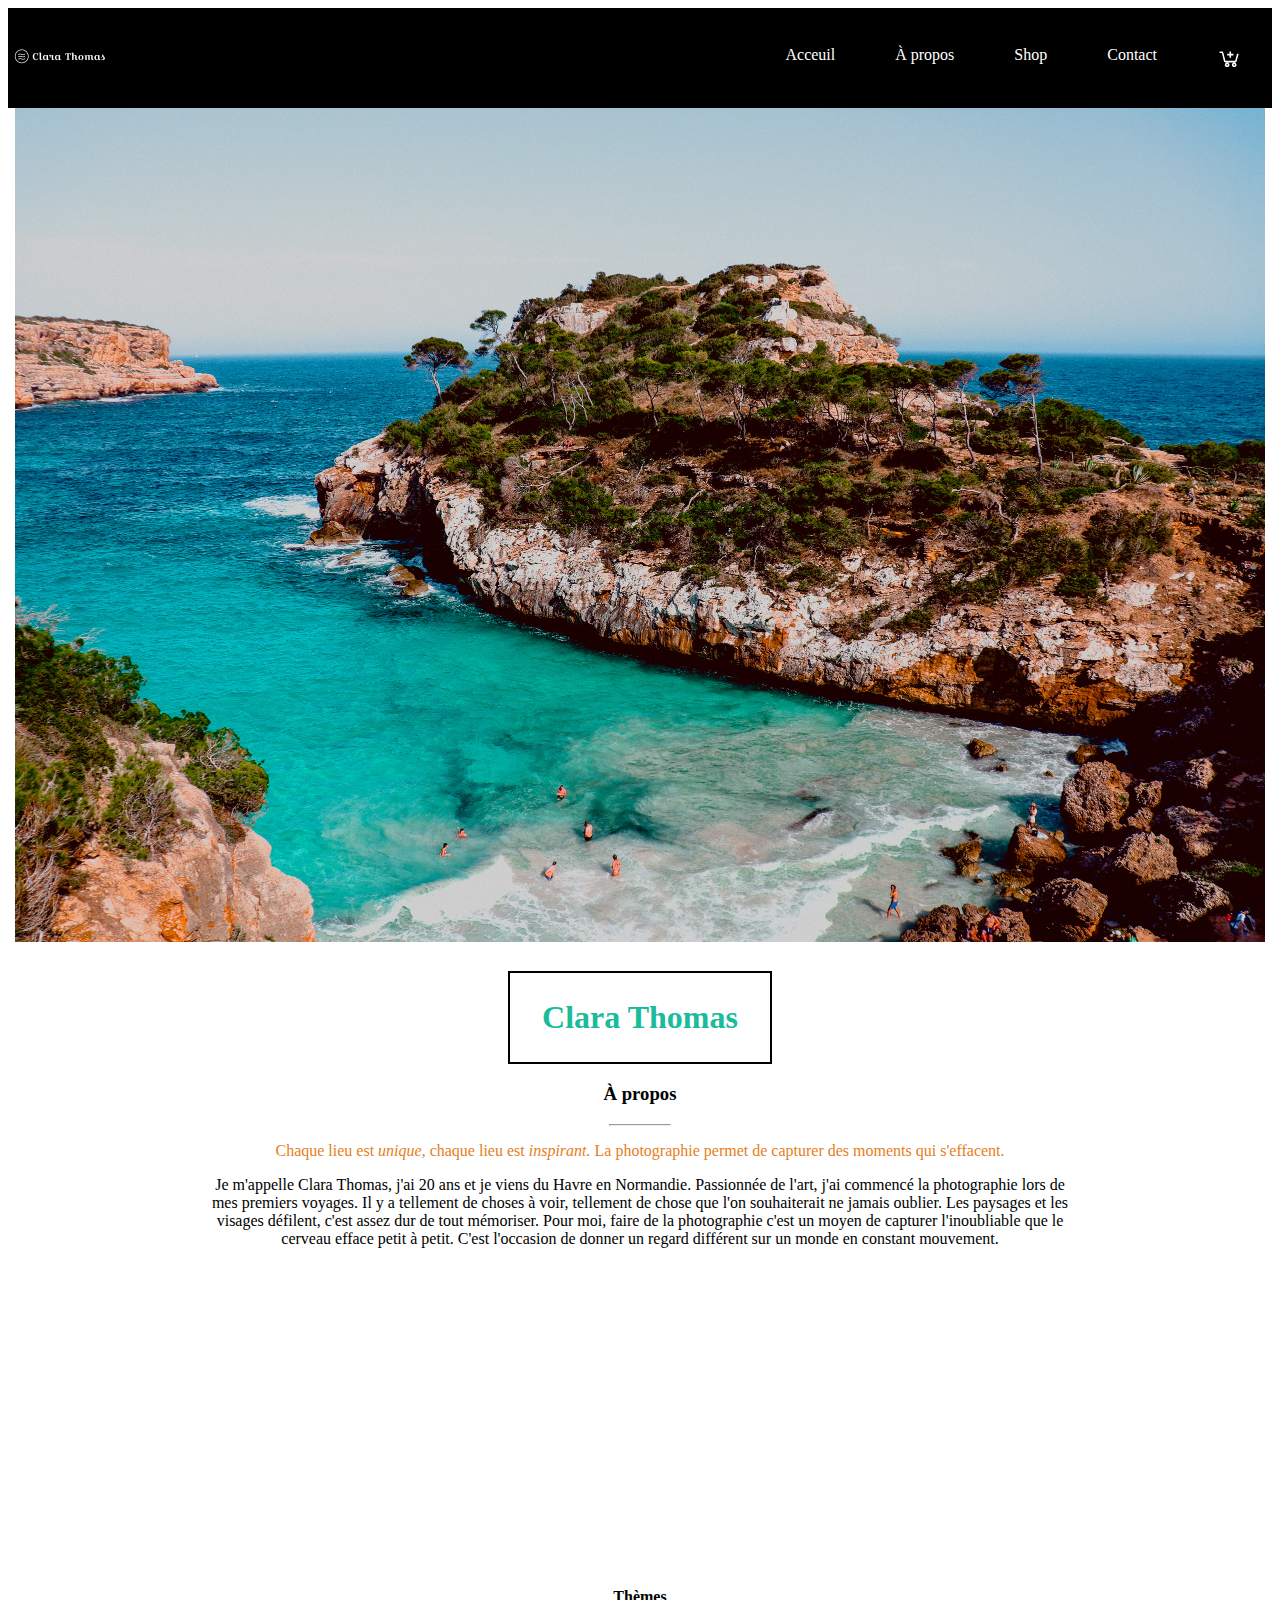
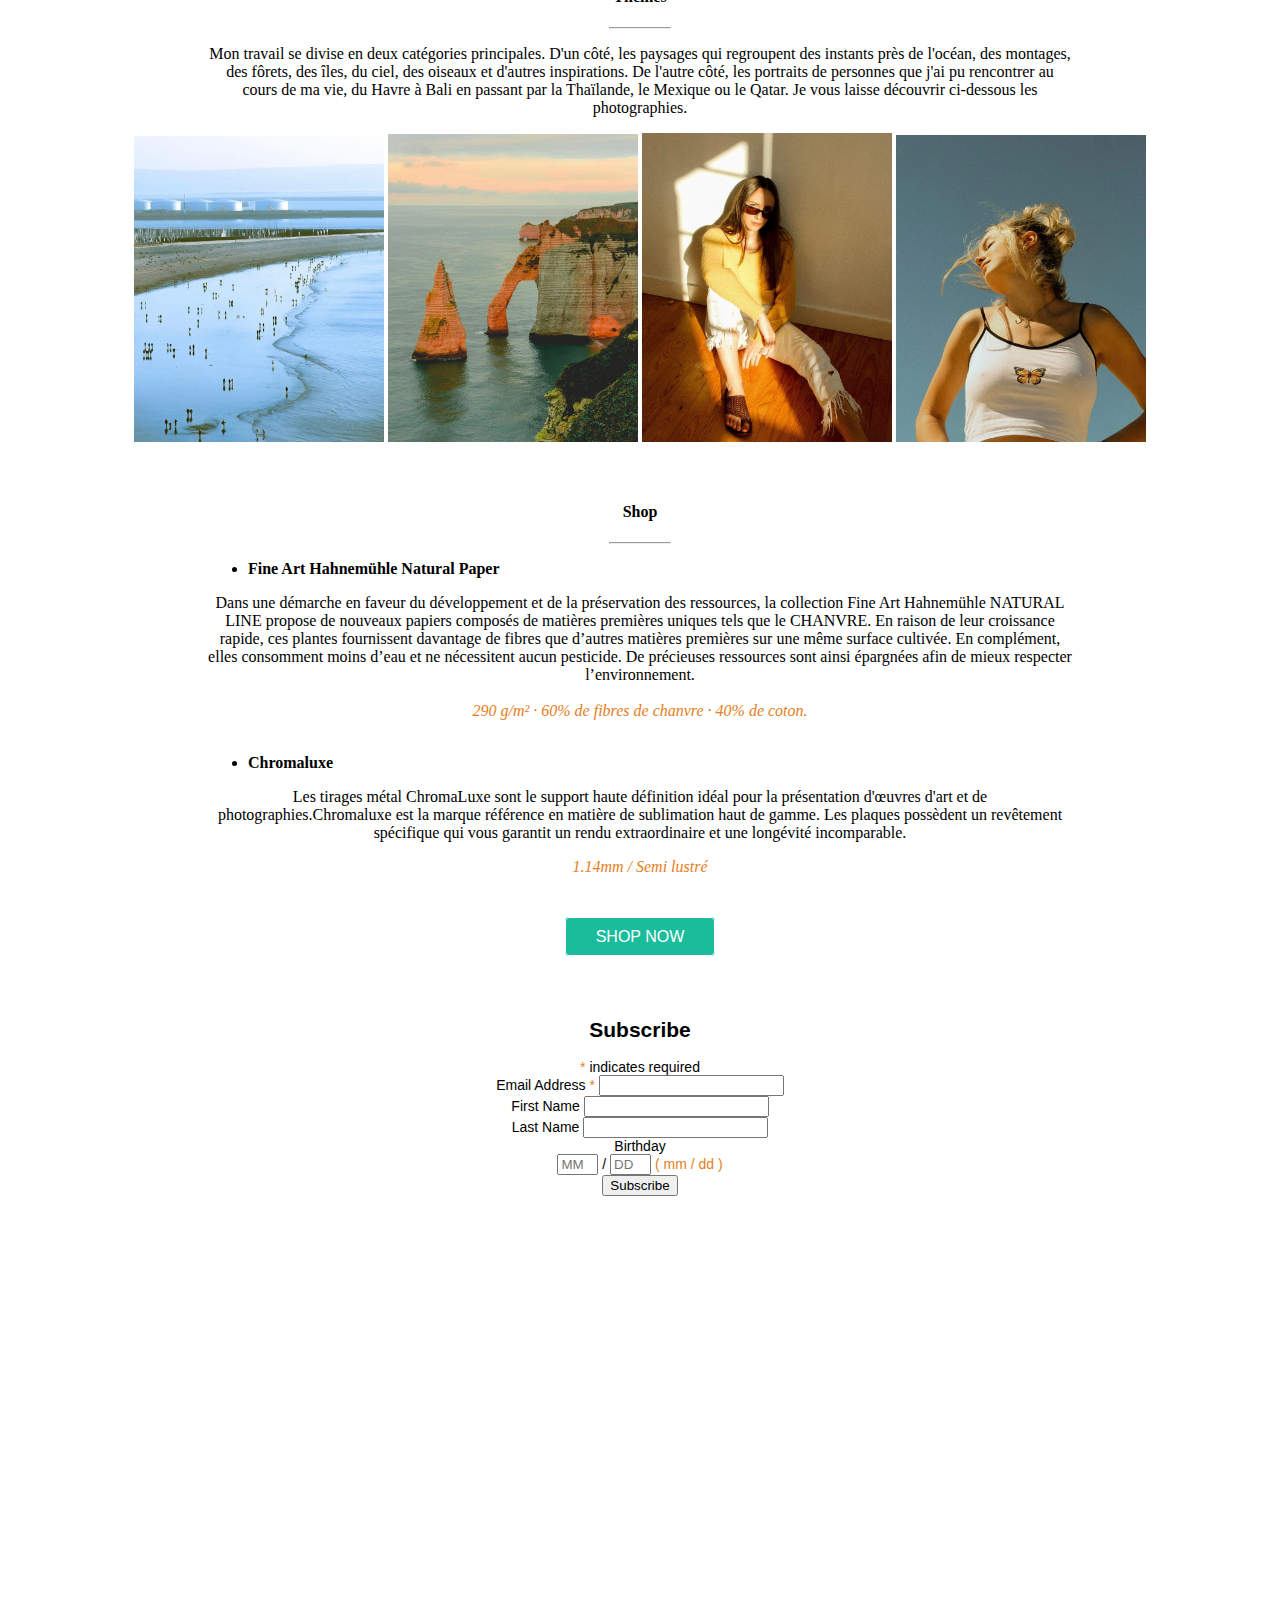
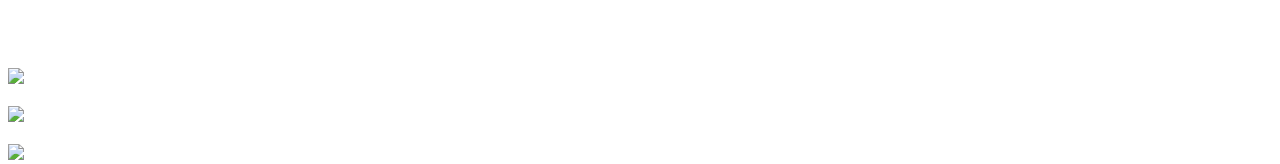
==== index.html @ a7727283 "Add files via upload" ====
<!DOCTYPE html>
<html>
<head>
 	<meta charset="utf-8">
	<title>Clara Thomas</title>

	<link rel="stylesheet" type="text/css" href="style.css">
</head>
<body>

<div class="navbar">
	<img class = logo src="images/LogoSimple.png" class="LogoBlanc" x="3px" y="0px"
width="100" height="100">
<div class="menu">
	 <div class="item">Acceuil</div>
	 <div class="item">À propos</div>
	 <div class="item">Shop</div>
	 <div class="item">Contact</div>
	 <div class="item"><svg xmlns="http://www.w3.org/2000/svg" x="0px" y="0px"
width="25" height="25"
viewBox="0 0 172 172"
style=" fill:#000000;"><g fill="none" fill-rule="nonzero" stroke="none" stroke-width="1" stroke-linecap="butt" stroke-linejoin="miter" stroke-miterlimit="10" stroke-dasharray="" stroke-dashoffset="0" font-family="none" font-weight="none" font-size="none" text-anchor="none" style="mix-blend-mode: normal"><path d="M0,172v-172h172v172z" fill="none"></path><g fill="#ffffff"><path d="M21.5,37.625c-2.96045,0 -5.375,2.41455 -5.375,5.375c0,2.96045 2.41455,5.375 5.375,5.375h11.92578l14.10938,56.4375c1.19678,4.78711 5.47998,8.0625 10.41406,8.0625h67.01953c4.8501,0 8.96533,-3.2124 10.24609,-7.89453l13.94141,-51.23047h-11.25391l-12.93359,48.375h-67.01953l-14.10937,-56.4375c-1.19678,-4.78711 -5.47998,-8.0625 -10.41406,-8.0625zM118.25,112.875c-8.83935,0 -16.125,7.28565 -16.125,16.125c0,8.83935 7.28565,16.125 16.125,16.125c8.83935,0 16.125,-7.28565 16.125,-16.125c0,-8.83935 -7.28565,-16.125 -16.125,-16.125zM69.875,112.875c-8.83935,0 -16.125,7.28565 -16.125,16.125c0,8.83935 7.28565,16.125 16.125,16.125c8.83935,0 16.125,-7.28565 16.125,-16.125c0,-8.83935 -7.28565,-16.125 -16.125,-16.125zM86,37.625v16.125h-16.125v10.75h16.125v16.125h10.75v-16.125h16.125v-10.75h-16.125v-16.125zM69.875,123.625c3.02344,0 5.375,2.35156 5.375,5.375c0,3.02344 -2.35156,5.375 -5.375,5.375c-3.02344,0 -5.375,-2.35156 -5.375,-5.375c0,-3.02344 2.35156,-5.375 5.375,-5.375zM118.25,123.625c3.02344,0 5.375,2.35156 5.375,5.375c0,3.02344 -2.35156,5.375 -5.375,5.375c-3.02344,0 -5.375,-2.35156 -5.375,-5.375c0,-3.02344 2.35156,-5.375 5.375,-5.375z"></path></g></g></svg></div>
</div>
</div>

</div>
<img src="images/Mallorca.jpg" width="1250">

	<div class = "frame">
	<h1>Clara Thomas</h1></div>




<h3>À propos</h3>

<HR ALIGN=CENTER WIDTH="60">

<span><P>Chaque lieu est <i>unique</i>, chaque lieu est <i>inspirant.</i> La photographie permet de capturer des moments qui s'effacent.</P></span>


<p>Je m'appelle Clara Thomas, j'ai 20 ans et je viens du Havre en Normandie. Passionnée de l'art, j'ai commencé la photographie lors de mes premiers voyages. Il y a tellement de choses à voir, tellement de chose que l'on souhaiterait ne jamais oublier. Les paysages et les visages défilent, c'est assez dur de tout mémoriser. Pour moi, faire de la photographie c'est un moyen de capturer l'inoubliable que le cerveau efface petit à petit. C'est l'occasion de donner un regard différent sur un monde en constant mouvement. </p>

<iframe width="569" height="263" src="https://www.youtube.com/embed/GNMmajmu-QU" title="YouTube video player" frameborder="0" allow="accelerometer; autoplay; clipboard-write; encrypted-media; gyroscope; picture-in-picture" allowfullscreen></iframe>

<br><br><br>

<h4>Thèmes</h4>

<HR ALIGN=CENTER WIDTH="60">

	<p> Mon travail se divise en deux catégories principales. D'un côté, les paysages qui regroupent des instants près de l'océan, des montages, des fôrets, des îles, du ciel, des oiseaux et d'autres inspirations. De l'autre côté, les portraits de personnes que j'ai pu rencontrer au cours de ma vie, du Havre à Bali en passant par la Thaïlande, le Mexique ou le Qatar. Je vous laisse découvrir ci-dessous les photographies.</p>


<img src="images/Paysage.jpg" width="250">

<img src="images/Paysage 2.jpg" width="250">

<img src="images/Portrait.jpg" width="250">

<img src="images/Portrait2.jpg" width="250">

<br>

<br>

<br>

<h4>Shop</h4>

<HR ALIGN=CENTER WIDTH="60">

	<ul>
		<li><b>Fine Art Hahnemühle Natural Paper </b></li>
	</ul> 

	<p>Dans une démarche en faveur du développement  et de la préservation des ressources, la collection Fine Art Hahnemühle NATURAL LINE propose de nouveaux papiers composés de matières premières uniques tels que le CHANVRE. En raison de leur croissance rapide, ces plantes fournissent davantage de fibres que d’autres matières premières sur une même surface cultivée. En complément, elles consomment moins d’eau et ne nécessitent aucun pesticide. De précieuses ressources sont ainsi épargnées afin de mieux respecter l’environnement.

	<br><br>

<span><i>290 g/m² · 60% de fibres de chanvre · 40% de coton. </i></span>

<br><br> 
<ul>
		<li><b>Chromaluxe</b></li>
	</ul> 

	<P>Les tirages métal ChromaLuxe sont le support haute définition idéal pour la présentation d'œuvres d'art et de photographies.Chromaluxe est la marque référence en matière de sublimation haut de gamme. Les plaques possèdent un revêtement spécifique qui vous garantit un rendu extraordinaire et une longévité incomparable.</P>


<span><I>1.14mm / Semi lustré</p></I></span>

<br>

<br>

<a target="_blank" class= "Bouton" href="https://www.instagram.com/clarathmas/?hl=fr">Shop now</a>
<br><br><br><br>







<!-- Begin Mailchimp Signup Form -->
<link href="https://cdn-images.mailchimp.com/embedcode/classic-10_7.css" rel="stylesheet" type="text/css">
<style type="text/css">
	#mc_embed_signup{background:#fff; clear:left; font:14px Helvetica,Arial,sans-serif; }
	/* Add your own Mailchimp form style overrides in your site stylesheet or in this style block.
	   We recommend moving this block and the preceding CSS link to the HEAD of your HTML file. */
</style>
<div id="mc_embed_signup">
<form action="https://efap.us6.list-manage.com/subscribe/post?u=6cb606220150a2601fb3f778c&amp;id=e06d36be71" method="post" id="mc-embedded-subscribe-form" name="mc-embedded-subscribe-form" class="validate" target="_blank" novalidate>
    <div id="mc_embed_signup_scroll">
	<h2>Subscribe</h2>
<div class="indicates-required"><span class="asterisk">*</span> indicates required</div>
<div class="mc-field-group">
	<label for="mce-EMAIL">Email Address  <span class="asterisk">*</span>
</label>
	<input type="email" value="" name="EMAIL" class="required email" id="mce-EMAIL">
</div>
<div class="mc-field-group">
	<label for="mce-FNAME">First Name </label>
	<input type="text" value="" name="FNAME" class="" id="mce-FNAME">
</div>
<div class="mc-field-group">
	<label for="mce-LNAME">Last Name </label>
	<input type="text" value="" name="LNAME" class="" id="mce-LNAME">
</div>
<div class="mc-field-group size1of2">
	<label for="mce-BIRTHDAY-month">Birthday </label>
	<div class="datefield">
		<span class="subfield monthfield"><input class="birthday " type="text" pattern="[0-9]*" value="" placeholder="MM" size="2" maxlength="2" name="BIRTHDAY[month]" id="mce-BIRTHDAY-month"></span> / 
		<span class="subfield dayfield"><input class="birthday " type="text" pattern="[0-9]*" value="" placeholder="DD" size="2" maxlength="2" name="BIRTHDAY[day]" id="mce-BIRTHDAY-day"></span> 
		<span class="small-meta nowrap">( mm / dd )</span>
	</div>
</div>	<div id="mce-responses" class="clear">
		<div class="response" id="mce-error-response" style="display:none"></div>
		<div class="response" id="mce-success-response" style="display:none"></div>
	</div>    <!-- real people should not fill this in and expect good things - do not remove this or risk form bot signups-->
    <div style="position: absolute; left: -5000px;" aria-hidden="true"><input type="text" name="b_6cb606220150a2601fb3f778c_e06d36be71" tabindex="-1" value=""></div>
    <div class="clear"><input type="submit" value="Subscribe" name="subscribe" id="mc-embedded-subscribe" class="button"></div>
    </div>
</form>
</div>
<script type='text/javascript' src='//s3.amazonaws.com/downloads.mailchimp.com/js/mc-validate.js'></script><script type='text/javascript'>(function($) {window.fnames = new Array(); window.ftypes = new Array();fnames[0]='EMAIL';ftypes[0]='email';fnames[1]='FNAME';ftypes[1]='text';fnames[2]='LNAME';ftypes[2]='text';fnames[3]='ADDRESS';ftypes[3]='address';fnames[4]='PHONE';ftypes[4]='phone';fnames[5]='BIRTHDAY';ftypes[5]='birthday';}(jQuery));var $mcj = jQuery.noConflict(true);</script>
<!--End mc_embed_signup-->

<iframe src="https://www.google.com/maps/embed?pb=!1m18!1m12!1m3!1d2828.5955909115523!2d-0.5737849844630032!3d44.850168579098444!2m3!1f0!2f0!3f0!3m2!1i1024!2i768!4f13.1!3m3!1m2!1s0xd5527c83c300001%3A0x755af41fb0edfe48!2sEFAP%20Bordeaux%20-%20%C3%89cole%20de%20Communication!5e0!3m2!1sfr!2sfr!4v1623241706662!5m2!1sfr!2sfr" width="600" height="450" style="border:0;" allowfullscreen="" loading="lazy"></iframe>


<br><br>

<main id="boxes">
	<div class="logo-instagram">
		<a target="_blank2" href="https://www.instagram.com/clarathmas/?hl=fr"><img src="https://image.flaticon.com/icons/png/512/87/87390.png" width="20"></a>&nbsp;&nbsp;
	</div>


<br>

	<div class="logo-twitter">
		<a target="_blank" href="https://twitter.com/ClaraThomas76"><img src="https://cdn.1min30.com/wp-content/uploads/2017/05/Symbole-Twitter.jpg" width="20"></a>&nbsp;&nbsp;
	</div>

<br>

	<div class="logo-facebook">
		<a target="_blank" href="https://www.facebook.com/clara.thomas.7/"><img src="https://image.flaticon.com/icons/png/512/81/81341.png" width="20"></a>&nbsp;&nbsp;
	</div>
</main>



</body>
</html>
---- style.css ----
h1 { color: #1abc9c; font-family: Times ; }
span { color: #e67e22; }
.span-bold {
	font-weight: bold;
	background: green 
}

.Bouton {
	font-family: 'Lato', sans-serif;
	font-weight: 100;
	text-decoration: none;
	text-transform: uppercase;
	color: white;
	border: solid 1px;
	border-radius: 4px;
	padding: 10px 30px;
	background-color: #1abc9c


}

a:hover {
	background-color: #2980b9;

}



.frame {
border: 2px solid black ; 
margin-top: 25px;
margin-left: 500px;
margin-right: 500px;
padding: 5px;
}
body {background: white; text-align: center; }
ul	{text-align: left; }



.navbar	{
	display: flex;
	justify-content: space-between;
	align-items: center;
	background: #000000;

	}

.item {
	display: flex;
	justify-content: flex-end;
	}

.item {
	margin: 10px 30px;
	color: #FFFFFF;
	font-family: courrier
	}

.item {
	color: #FFFFFF;
	font-family: courrier
	}


h3	{ display: flex;justify-content: center;
	}

p { margin-left: 200px; margin-right: 200px;}

ul { margin-left: 200px; margin-right: 200px;
}

.logo { width: : 170px
}


.menu { display: flex;
	}

#boxes {float: left ; clear: all;
	}

	.logo-instagram { display: flex;
	justify-content: space-between;
	align-items: center;

	}

	.logo-twitter { display: flex; align-items: left; text-align: center;
	}


	.logo-facebook { display: flex; align-items: left;
	}


	}
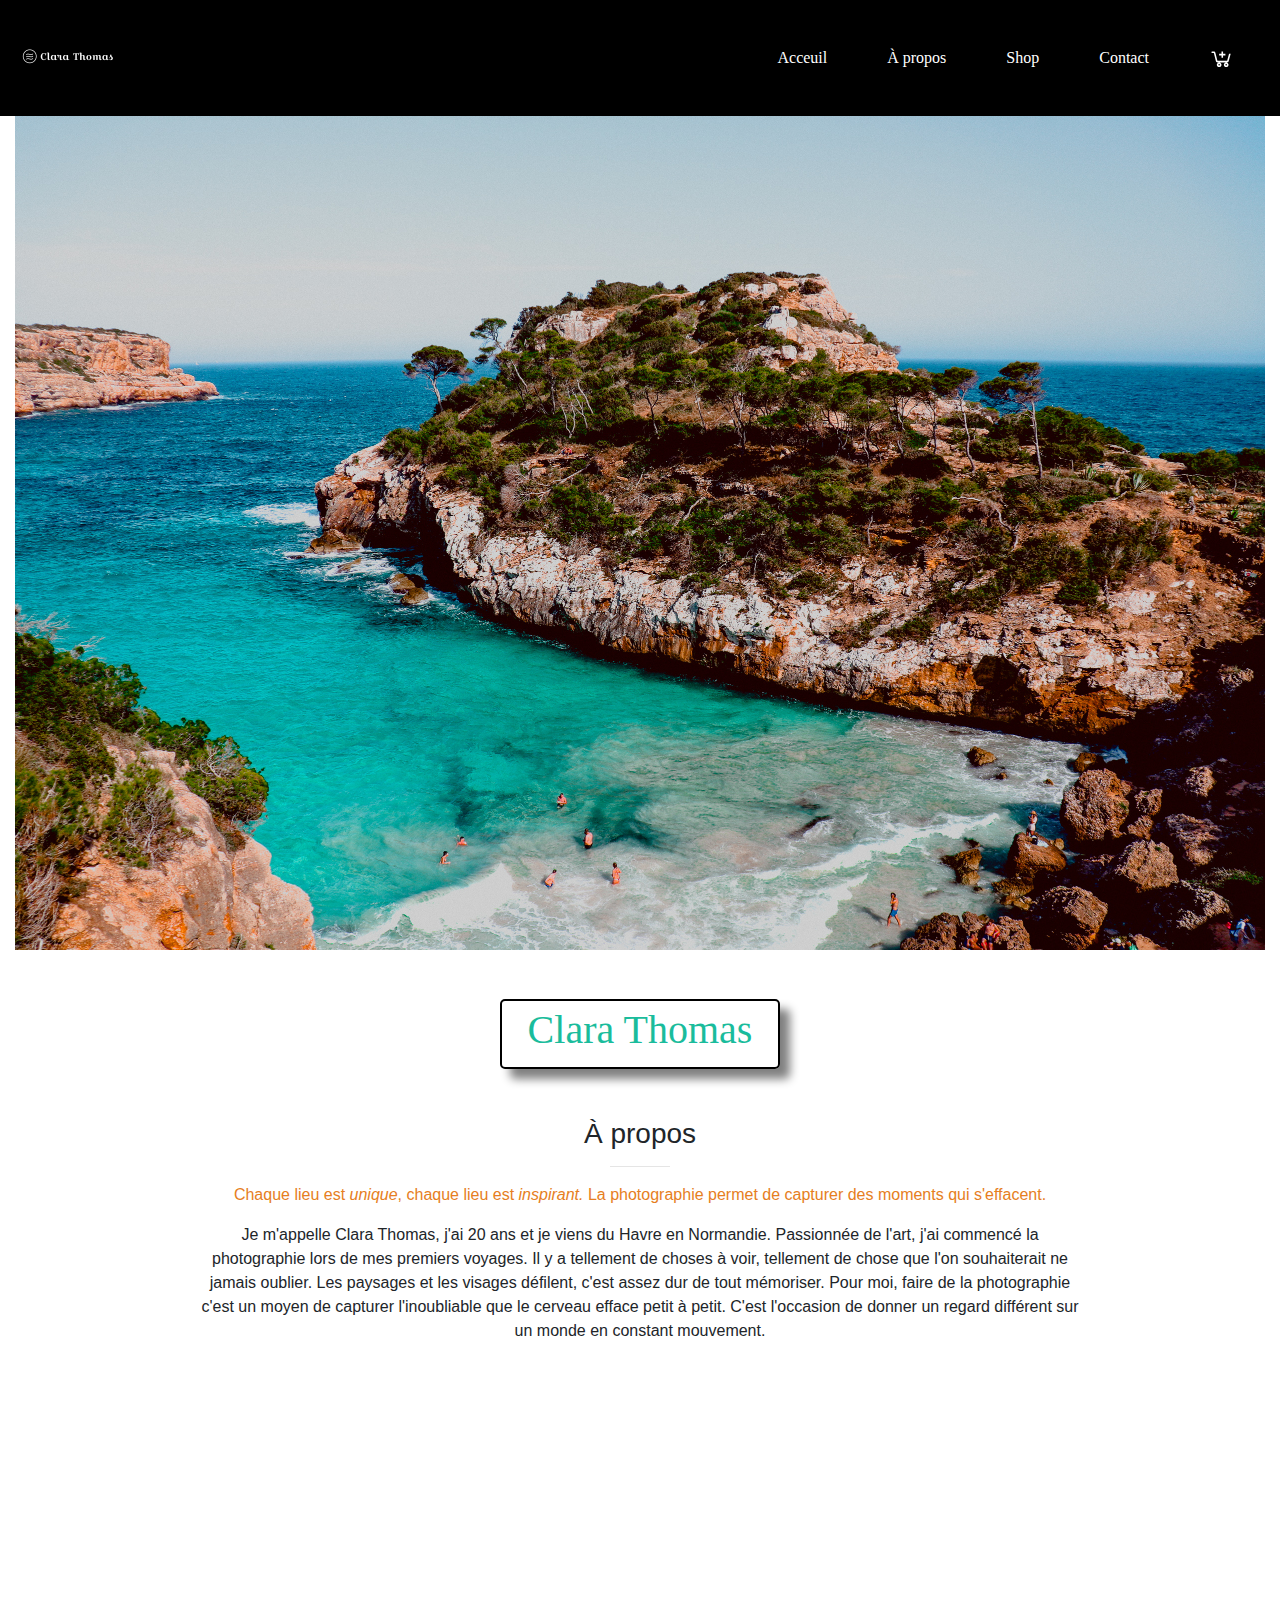
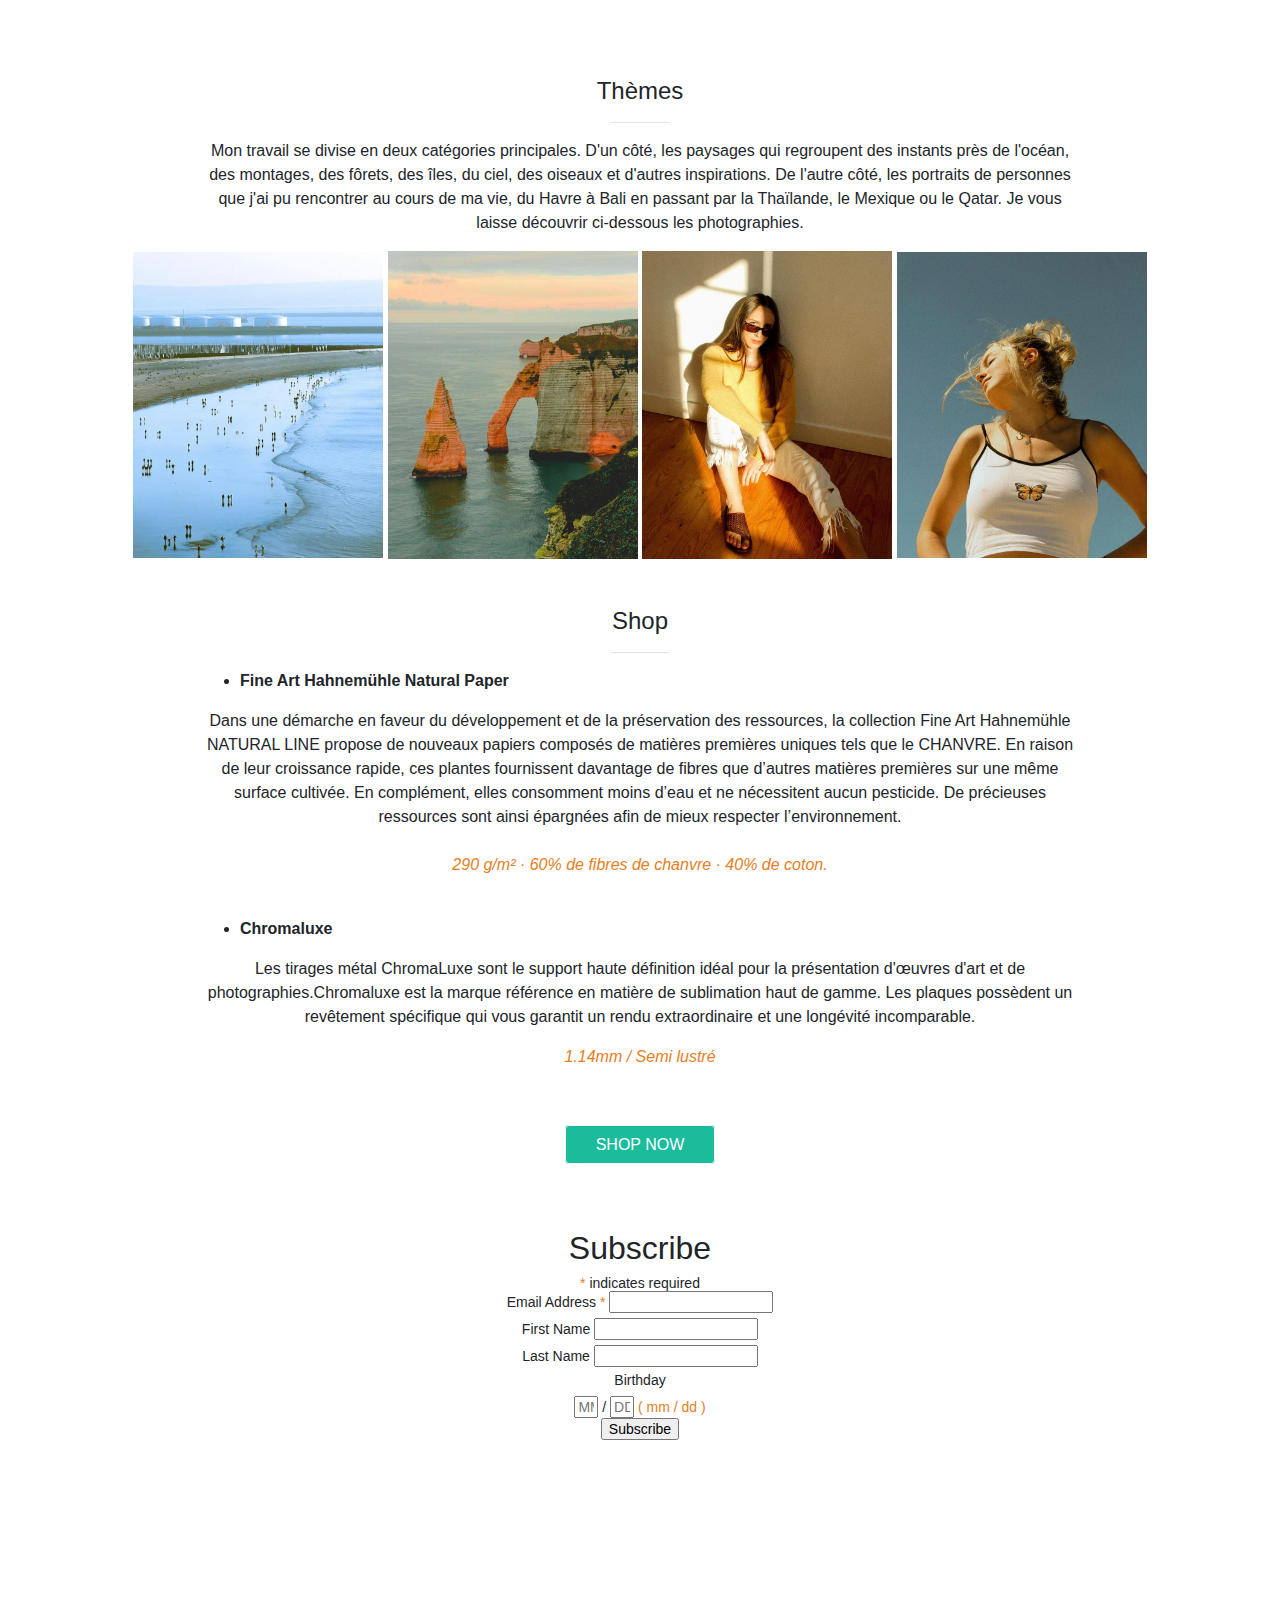
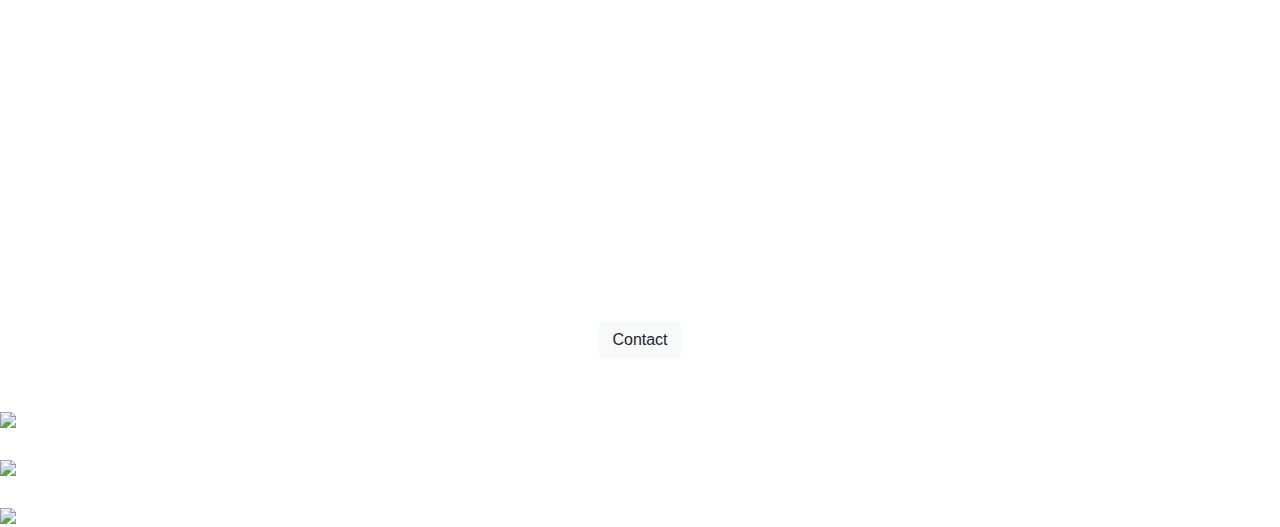
==== commit 55c0671e: "Add files via upload" ====
--- a/index.html
+++ b/index.html
@@ -3,6 +3,9 @@
 <head>
  	<meta charset="utf-8">
 	<title>Clara Thomas</title>
+
+<link rel="stylesheet" href="https://stackpath.bootstrapcdn.com/bootstrap/4.3.1/css/bootstrap.min.css" integrity="sha384-ggOyR0iXCbMQv3Xipma34MD+dH/1fQ784/j6cY/iJTQUOhcWr7x9JvoRxT2MZw1T" crossorigin="anonymous">
+
 
 	<link rel="stylesheet" type="text/css" href="style.css">
 </head>
@@ -26,10 +29,13 @@
 </div>
 <img src="images/Mallorca.jpg" width="1250">
 
+<br><br>
+
 	<div class = "frame">
 	<h1>Clara Thomas</h1></div>
 
 
+<br><br>
 
 
 <h3>À propos</h3>
@@ -152,6 +158,50 @@
 
 <br><br>
 
+<div class="BoutonMail">
+
+      <!-- Button trigger modal -->
+      <button type="button" class="btn btn-light" data-toggle="modal" data-target="#exampleModal">
+        Contact
+      </button>
+
+  
+   
+<!-- Modal -->
+      <div class="modal fade" id="exampleModal" tabindex="-1" role="dialog" aria-labelledby="exampleModalLabel" aria-hidden="true">
+        <div class="modal-dialog" role="document">
+          <div class="modal-content">
+            <div class="modal-header">
+              <button type="button" class="close" data-dismiss="modal" aria-label="Close">
+                <span aria-hidden="true">&times;</span>
+              </button>
+            </div>
+            <div class="modal-body">
+              <h3 class="color-green">Clara Thomas</h3>
+              <p>clara.thomas@efap.com</p>
+              <div>
+                <a class="socials" href="">
+                  <i class="fab fa-facebook-square"></i>
+                </a>
+                <a class="socials" href="">
+                  <i class="fab fa-instagram"></i>
+                </a>
+                <a class="socials" href="">
+                  <i class="fab fa-linkedin"></i>
+                </a>
+              </div>
+            </div>
+            <div class="modal-footer">
+            </div>
+          </div>
+        </div>
+      </div>
+ </div>  
+ 
+
+
+<br><br>
+
 <main id="boxes">
 	<div class="logo-instagram">
 		<a target="_blank2" href="https://www.instagram.com/clarathmas/?hl=fr"><img src="https://image.flaticon.com/icons/png/512/87/87390.png" width="20"></a>&nbsp;&nbsp;
@@ -169,8 +219,14 @@
 	<div class="logo-facebook">
 		<a target="_blank" href="https://www.facebook.com/clara.thomas.7/"><img src="https://image.flaticon.com/icons/png/512/81/81341.png" width="20"></a>&nbsp;&nbsp;
 	</div>
-</main>
-
+
+</main>   
+
+      
+
+<script src="https://code.jquery.com/jquery-3.3.1.slim.min.js" integrity="sha384-q8i/X+965DzO0rT7abK41JStQIAqVgRVzpbzo5smXKp4YfRvH+8abtTE1Pi6jizo" crossorigin="anonymous"></script>
+<script src="https://cdnjs.cloudflare.com/ajax/libs/popper.js/1.14.7/umd/popper.min.js" integrity="sha384-UO2eT0CpHqdSJQ6hJty5KVphtPhzWj9WO1clHTMGa3JDZwrnQq4sF86dIHNDz0W1" crossorigin="anonymous"></script>
+<script src="https://stackpath.bootstrapcdn.com/bootstrap/4.3.1/js/bootstrap.min.js" integrity="sha384-JjSmVgyd0p3pXB1rRibZUAYoIIy6OrQ6VrjIEaFf/nJGzIxFDsf4x0xIM+B07jRM" crossorigin="anonymous"></script>
 
 
 </body>
--- a/style.css
+++ b/style.css
@@ -27,11 +27,12 @@
 
 
 .frame {
-border: 2px solid black ; 
+border: 2px solid black ; border-radius: 5px;
 margin-top: 25px;
 margin-left: 500px;
 margin-right: 500px;
 padding: 5px;
+box-shadow: 10px 10px 10px grey;
 }
 body {background: white; text-align: center; }
 ul	{text-align: left; }
@@ -95,4 +96,9 @@
 	}
 
 
+	}
+
+
+.BoutonMail { display: flex; justify-content: center;
+
 	}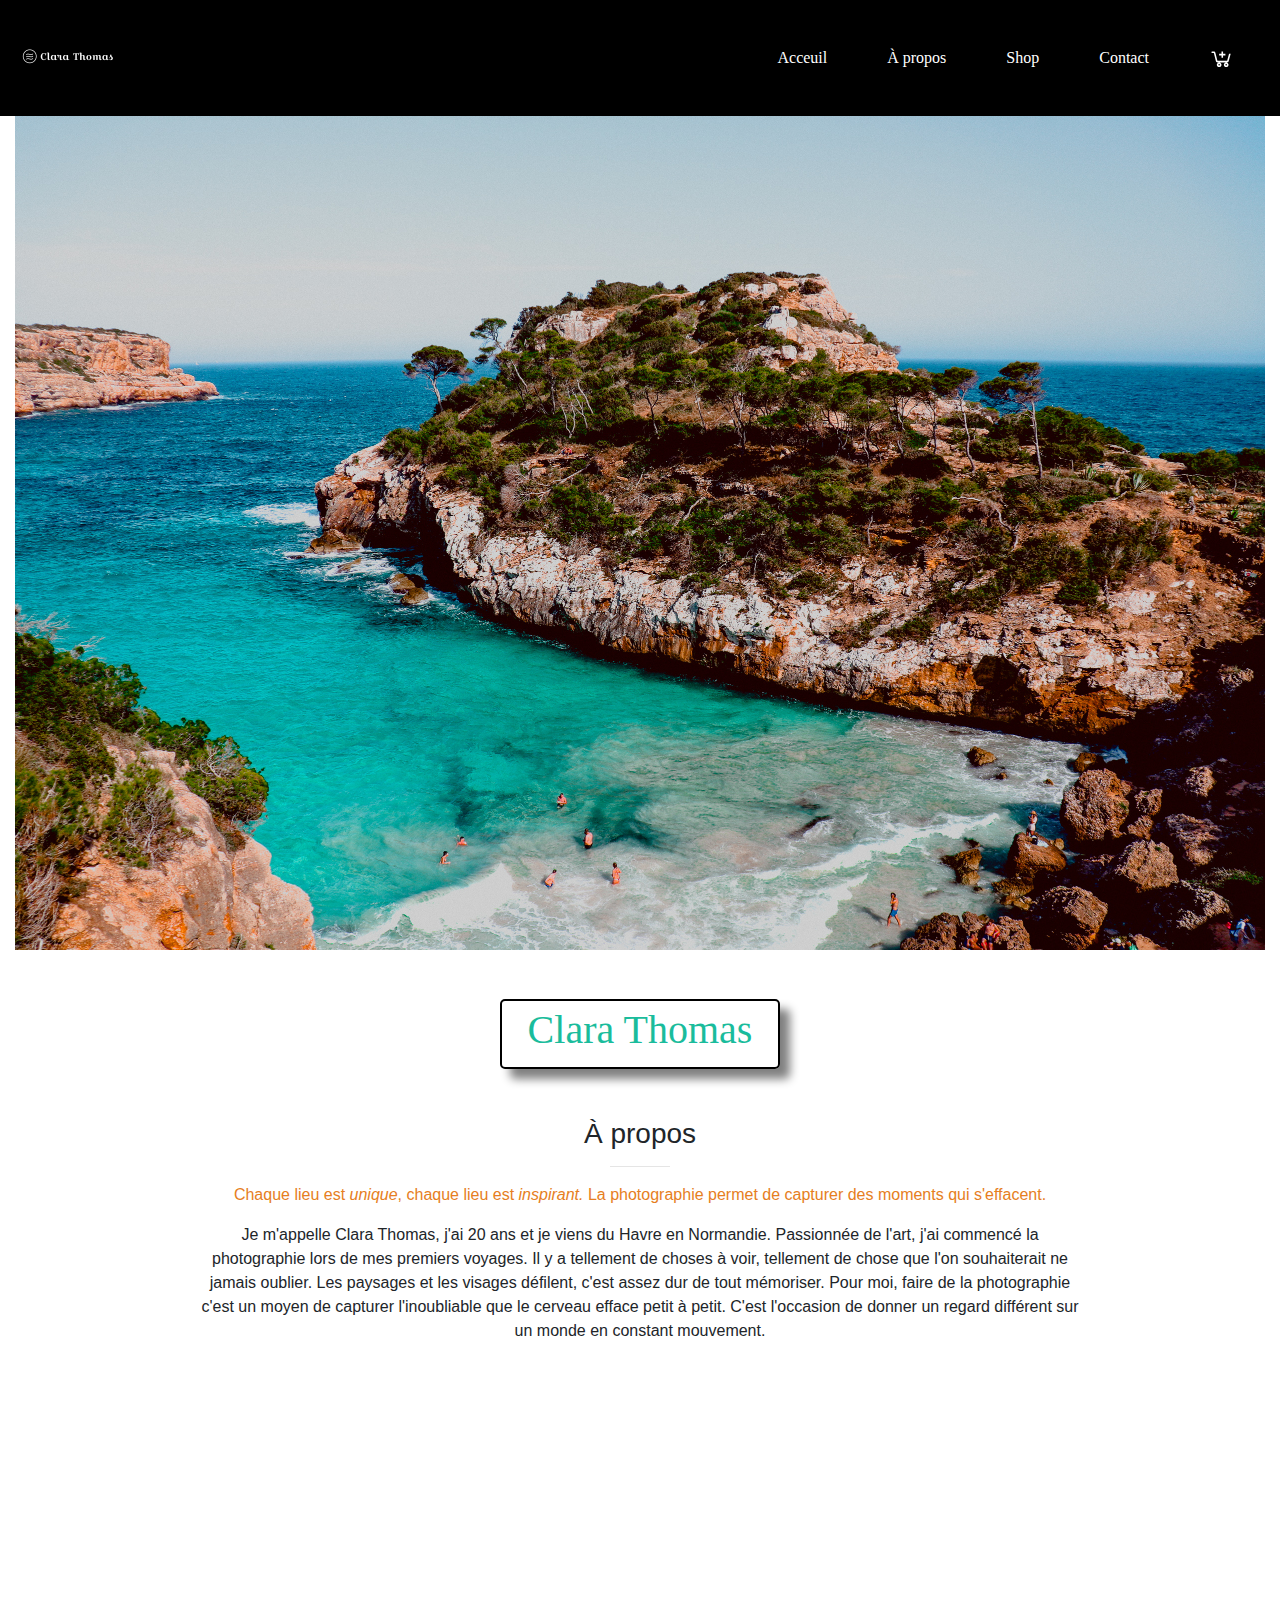
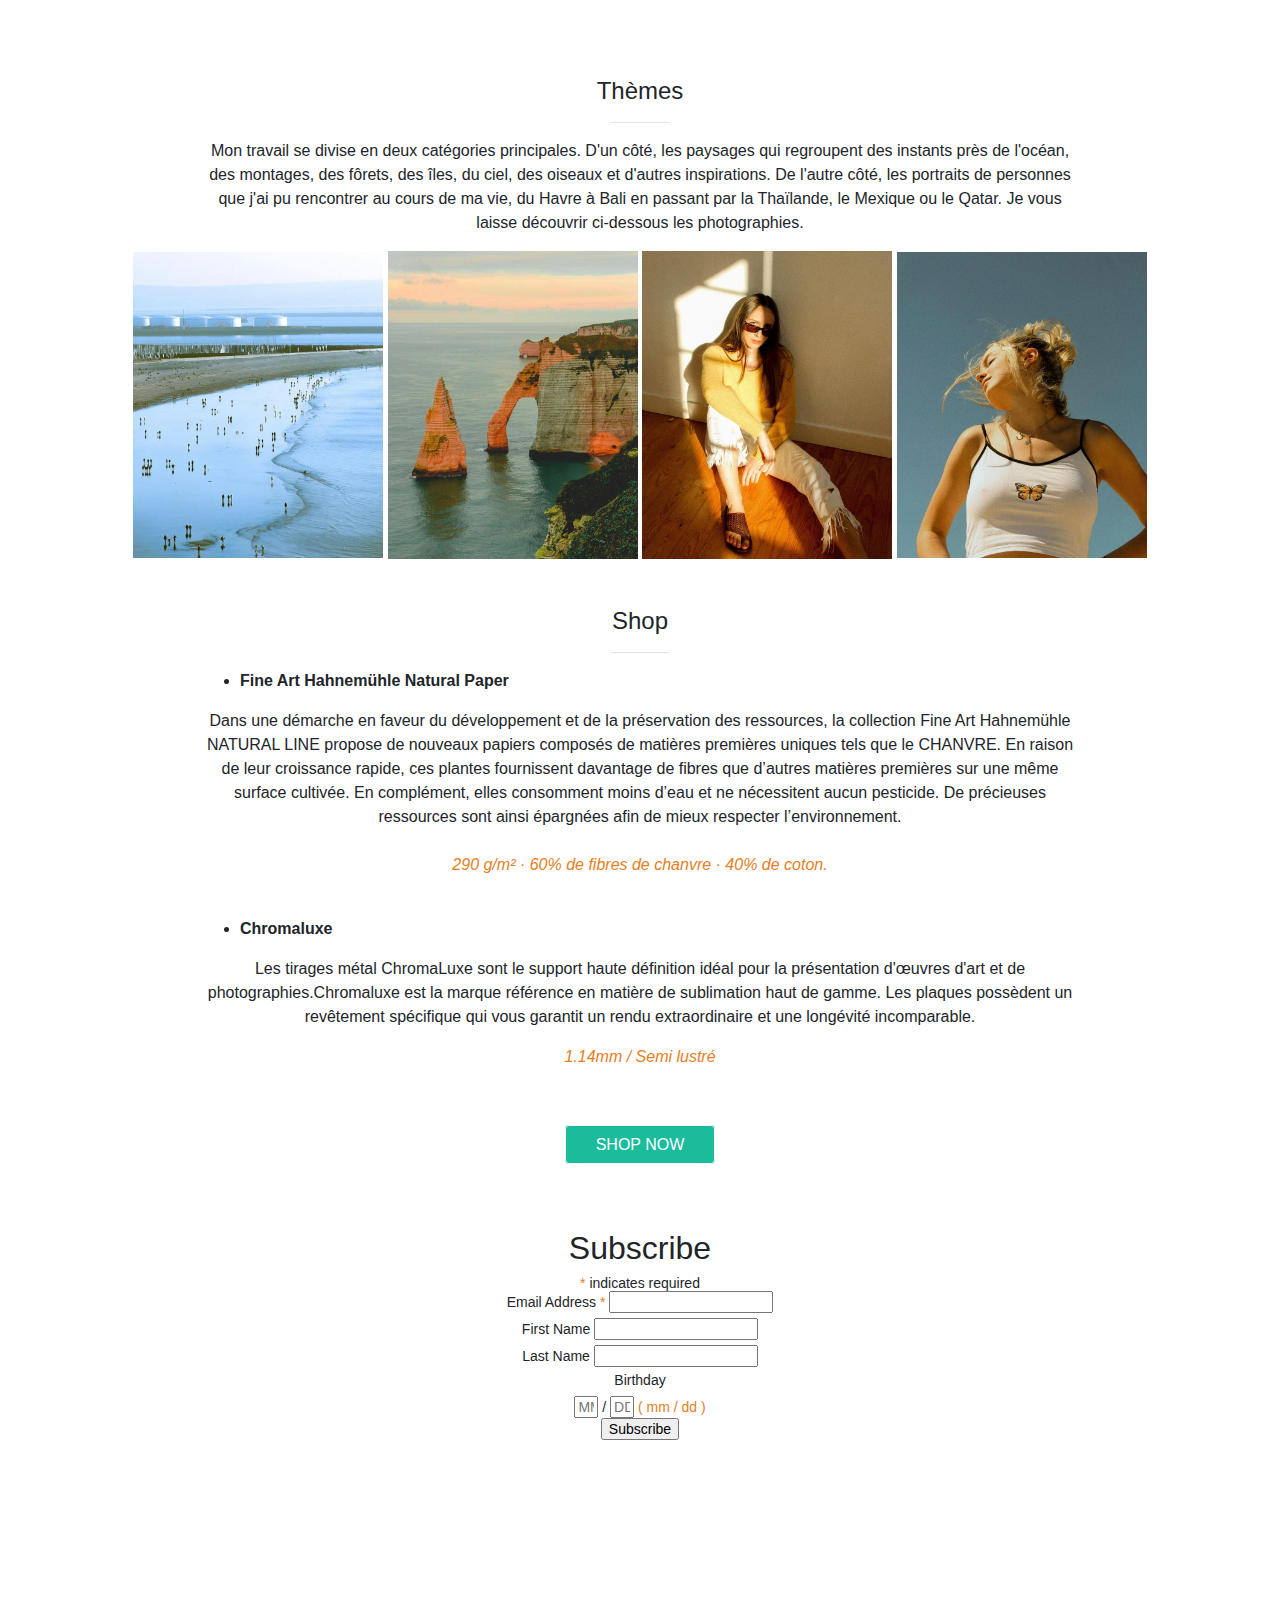
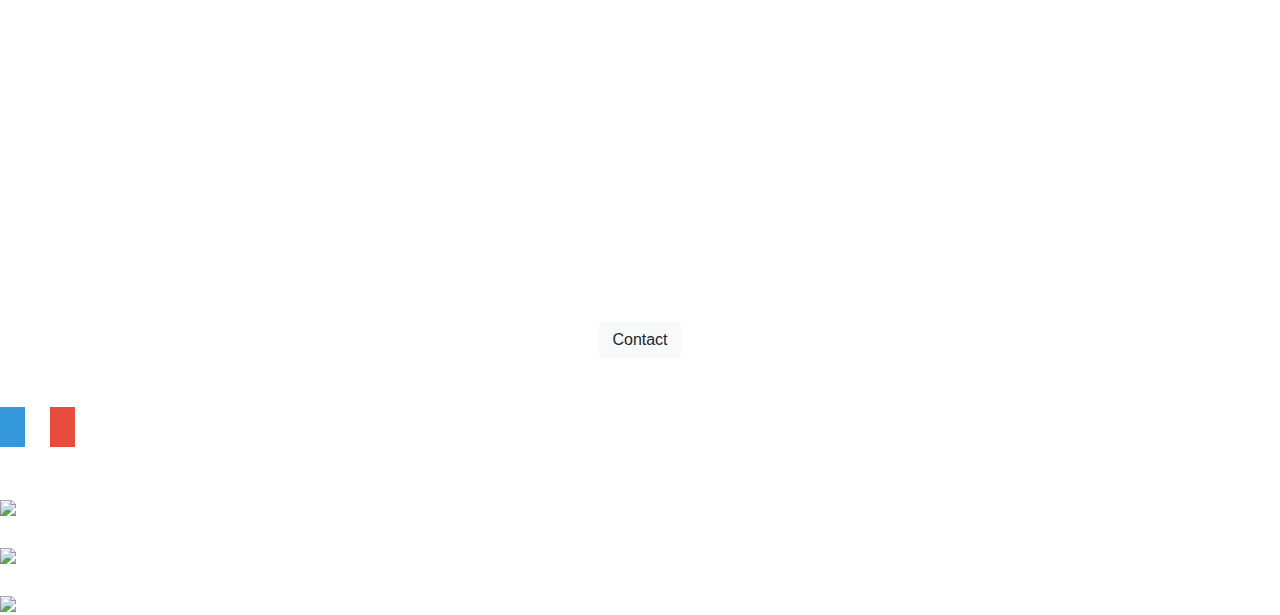
==== commit cff164ef: "Add files via upload" ====
--- a/index.html
+++ b/index.html
@@ -202,6 +202,15 @@
 
 <br><br>
 
+<div class="drapeau">
+    <div class="blue"></div>
+    <div class="white"></div>
+    <div class="red"></div>
+    
+</div>
+
+  <br><br>
+
 <main id="boxes">
 	<div class="logo-instagram">
 		<a target="_blank2" href="https://www.instagram.com/clarathmas/?hl=fr"><img src="https://image.flaticon.com/icons/png/512/87/87390.png" width="20"></a>&nbsp;&nbsp;
--- a/style.css
+++ b/style.css
@@ -101,4 +101,54 @@
 
 .BoutonMail { display: flex; justify-content: center;
 
-	}+	}
+
+
+
+.drapeau {
+    background: grey;
+    height: 40px;
+    width: 75px;
+    display: flex; 
+    justify-content: center;
+ 
+    }
+
+ 
+
+.blue {
+    background: #3498db;
+    height: 40px;
+    width: 25px;
+
+ 
+
+    }
+
+ 
+
+
+.white {
+    background: white;
+    height: 40px;
+    width: 25px;
+
+ 
+
+    }
+
+
+.red {
+    background: #e74c3c;
+    height: 40px;
+    width: 25px;
+
+ 
+
+    }
+
+
+
+
+
+
